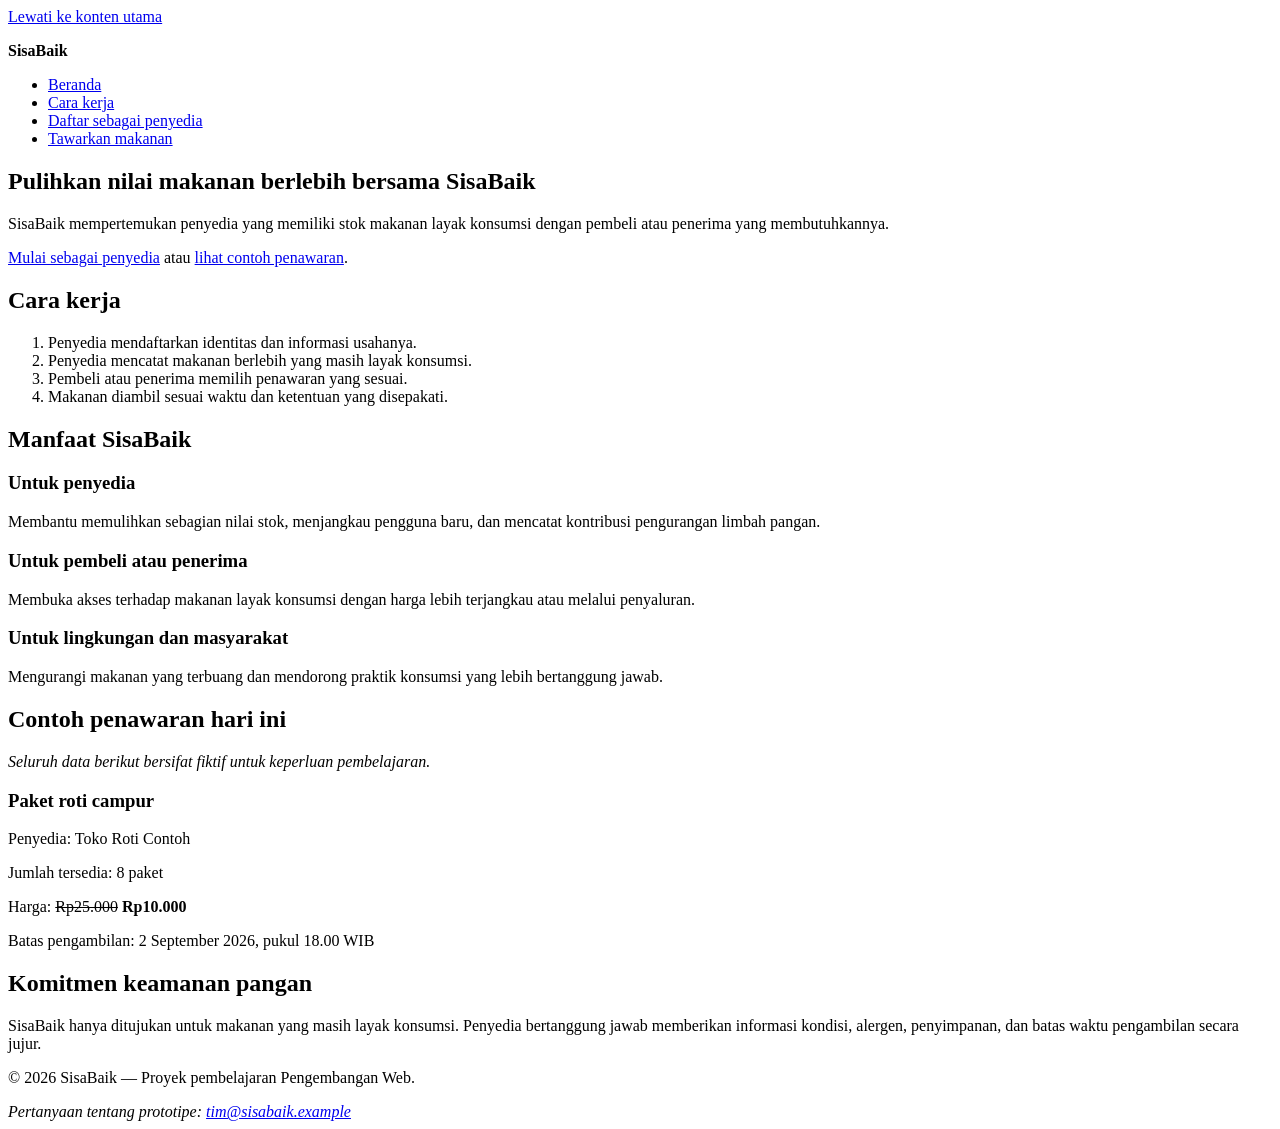
==== index.html @ d2e31a53 "feat: add semantic SisaBaik information page" ====
<!doctype html>
<html lang="id">
<head>
  <meta charset="utf-8">
  <meta name="viewport" content="width=device-width, initial-scale=1">
  <meta
    name="description"
    content="SisaBaik membantu penyedia menawarkan makanan berlebih agar tetap bernilai, terjangkau, dan tidak terbuang."
  >
  <title>Beranda | SisaBaik</title>
</head>

<body>

  <a href="#konten-utama">Lewati ke konten utama</a>

  <header>
    <p><strong>SisaBaik</strong></p>

    <nav aria-label="Navigasi utama">
      <ul>
        <li><a href="index.html" aria-current="page">Beranda</a></li>
        <li><a href="#cara-kerja">Cara kerja</a></li>
        <li><a href="daftar-penyedia.html">Daftar sebagai penyedia</a></li>
        <li><a href="tawarkan-makanan.html">Tawarkan makanan</a></li>
      </ul>
    </nav>
  </header>

  <main id="konten-utama" tabindex="-1">

    <section aria-labelledby="judul-utama">

      <h1 id="judul-utama">
        Pulihkan nilai makanan berlebih bersama SisaBaik
      </h1>

      <p>
        SisaBaik mempertemukan penyedia yang memiliki stok makanan layak
        konsumsi dengan pembeli atau penerima yang membutuhkannya.
      </p>

      <p>
        <a href="daftar-penyedia.html">Mulai sebagai penyedia</a>
        atau
        <a href="#penawaran-contoh">lihat contoh penawaran</a>.
      </p>

    </section>

    <section id="cara-kerja" aria-labelledby="judul-cara-kerja">

      <h2 id="judul-cara-kerja">Cara kerja</h2>

      <ol>
        <li>Penyedia mendaftarkan identitas dan informasi usahanya.</li>
        <li>Penyedia mencatat makanan berlebih yang masih layak konsumsi.</li>
        <li>Pembeli atau penerima memilih penawaran yang sesuai.</li>
        <li>Makanan diambil sesuai waktu dan ketentuan yang disepakati.</li>
      </ol>

    </section>

    <section aria-labelledby="judul-manfaat">

      <h2 id="judul-manfaat">Manfaat SisaBaik</h2>

      <article>

        <h3>Untuk penyedia</h3>

        <p>
          Membantu memulihkan sebagian nilai stok, menjangkau pengguna baru,
          dan mencatat kontribusi pengurangan limbah pangan.
        </p>

      </article>

      <article>

        <h3>Untuk pembeli atau penerima</h3>

        <p>
          Membuka akses terhadap makanan layak konsumsi dengan harga lebih
          terjangkau atau melalui penyaluran.
        </p>

      </article>

      <article>

        <h3>Untuk lingkungan dan masyarakat</h3>

        <p>
          Mengurangi makanan yang terbuang dan mendorong praktik konsumsi
          yang lebih bertanggung jawab.
        </p>

      </article>

    </section>

    <section id="penawaran-contoh" aria-labelledby="judul-penawaran">

      <h2 id="judul-penawaran">Contoh penawaran hari ini</h2>

      <p>
        <em>Seluruh data berikut bersifat fiktif untuk keperluan pembelajaran.</em>
      </p>

      <article>

        <h3>Paket roti campur</h3>

        <p>Penyedia: Toko Roti Contoh</p>

        <p>
          Jumlah tersedia:
          <data value="8">8 paket</data>
        </p>

        <p>
          Harga:
          <del>Rp25.000</del>
          <strong>Rp10.000</strong>
        </p>

        <p>
          Batas pengambilan:
          <time datetime="2026-09-02T18:00:00+07:00">
            2 September 2026, pukul 18.00 WIB
          </time>
        </p>

      </article>

    </section>

    <section aria-labelledby="judul-keamanan">

      <h2 id="judul-keamanan">Komitmen keamanan pangan</h2>

      <p>
        SisaBaik hanya ditujukan untuk makanan yang masih layak konsumsi.
        Penyedia bertanggung jawab memberikan informasi kondisi, alergen,
        penyimpanan, dan batas waktu pengambilan secara jujur.
      </p>

    </section>

  </main>

  <footer>

    <p>
      &copy; 2026 SisaBaik — Proyek pembelajaran Pengembangan Web.
    </p>

    <address>
      Pertanyaan tentang prototipe:
      <a href="mailto:tim@sisabaik.example">
        tim@sisabaik.example
      </a>
    </address>

  </footer>

</body>
</html>
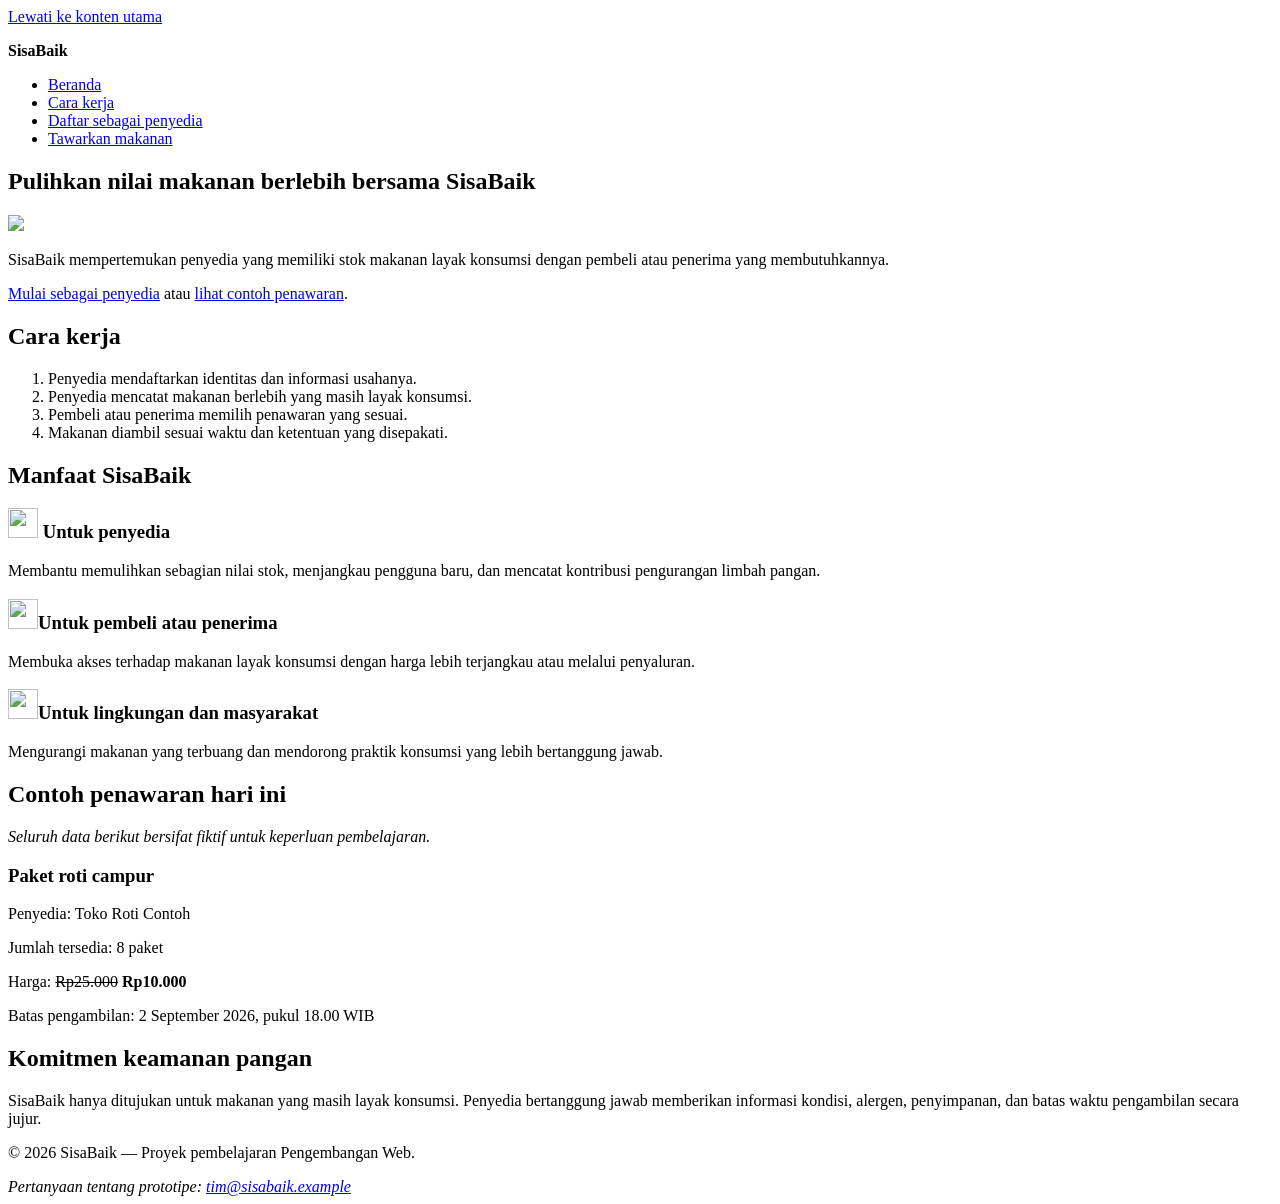
==== commit 64a035a2: "feat: add semantic SisaBaik information page" ====
--- a/index.html
+++ b/index.html
@@ -35,6 +35,9 @@
         Pulihkan nilai makanan berlebih bersama SisaBaik
       </h1>
 
+      <img  class="fit-picture" src="images/tampilan-awal.jpg"/>
+
+
       <p>
         SisaBaik mempertemukan penyedia yang memiliki stok makanan layak
         konsumsi dengan pembeli atau penerima yang membutuhkannya.
@@ -67,7 +70,7 @@
 
       <article>
 
-        <h3>Untuk penyedia</h3>
+        <h3><img  class="fit-picture" src="images/Penyedia.jpg" width="30" height="30"/> Untuk penyedia</h3>
 
         <p>
           Membantu memulihkan sebagian nilai stok, menjangkau pengguna baru,
@@ -78,7 +81,7 @@
 
       <article>
 
-        <h3>Untuk pembeli atau penerima</h3>
+        <h3><img  class="fit-picture" src="images/Pembeli-penerima.jpg" width="30" height="30"/>Untuk pembeli atau penerima</h3>
 
         <p>
           Membuka akses terhadap makanan layak konsumsi dengan harga lebih
@@ -89,7 +92,7 @@
 
       <article>
 
-        <h3>Untuk lingkungan dan masyarakat</h3>
+        <h3><img  class="fit-picture" src="images/Lingkungan-masyarakat.jpg" width="30" height="30"/>Untuk lingkungan dan masyarakat</h3>
 
         <p>
           Mengurangi makanan yang terbuang dan mendorong praktik konsumsi
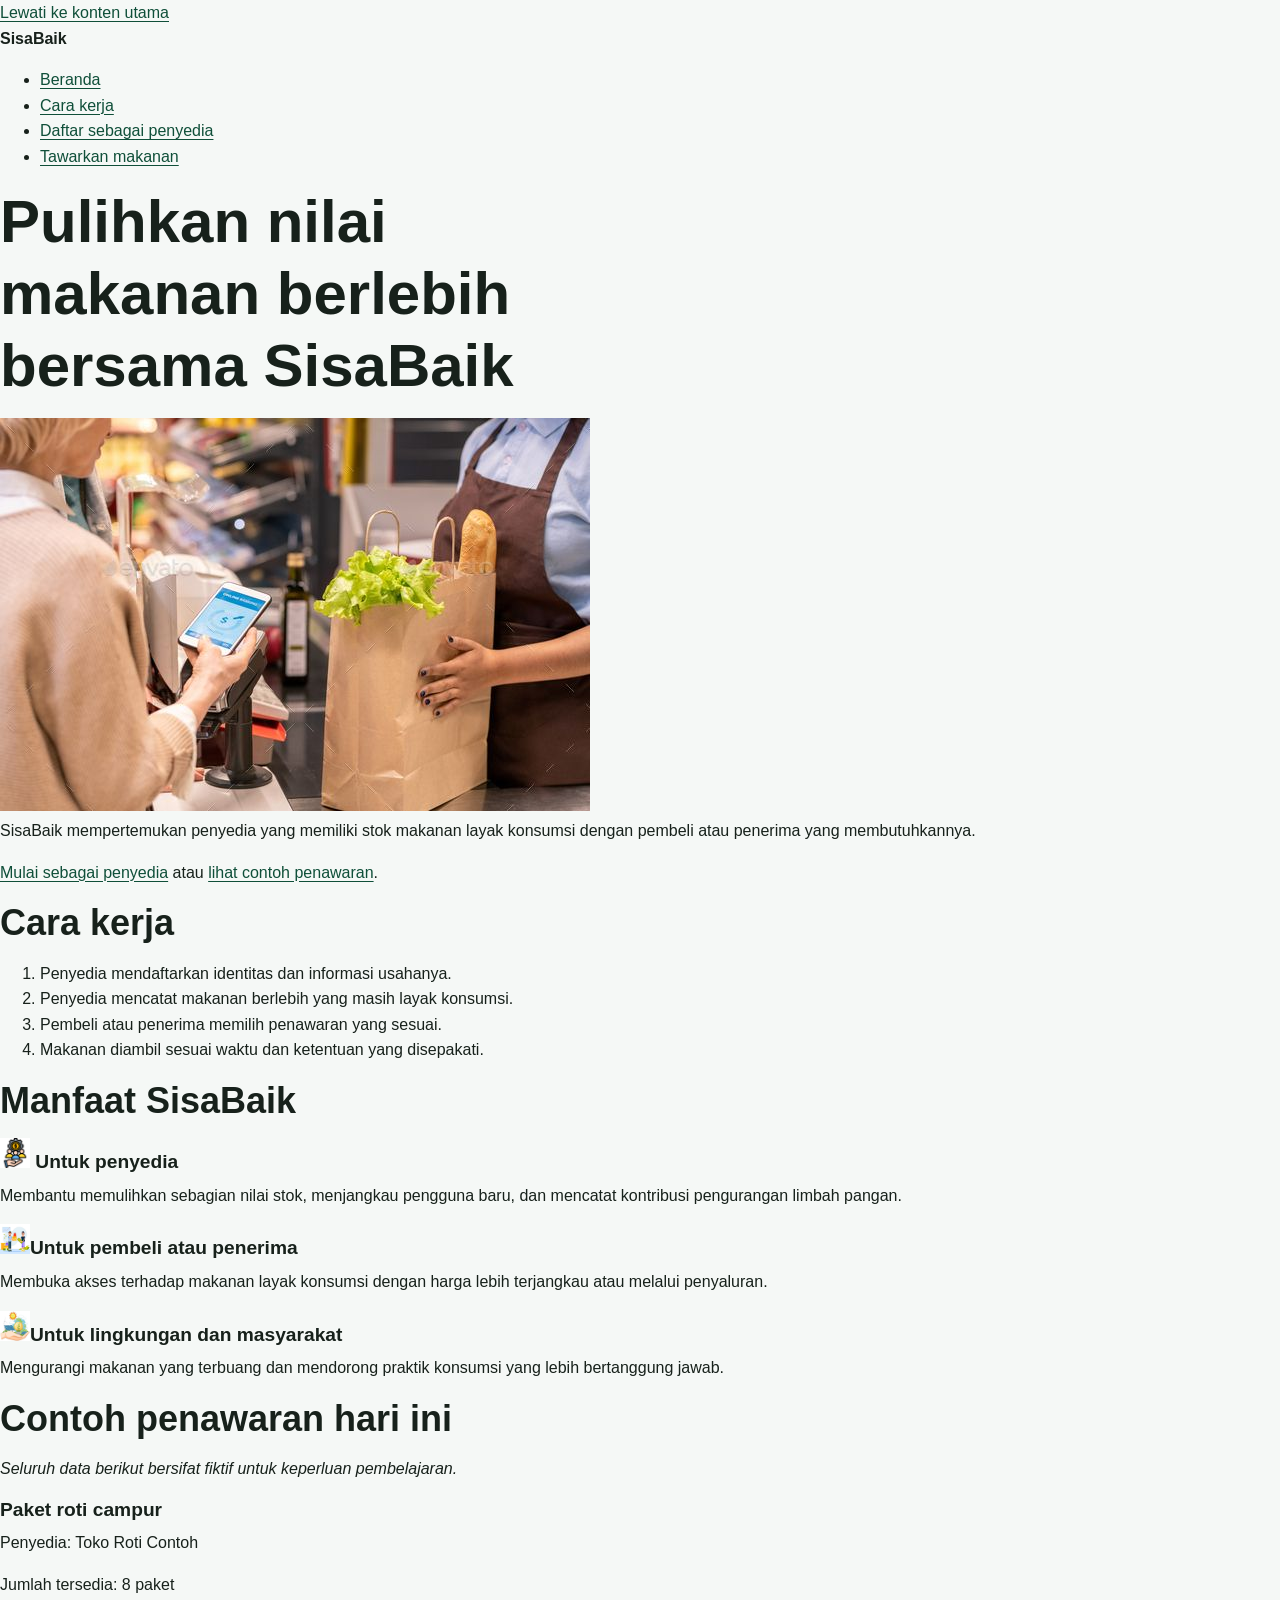
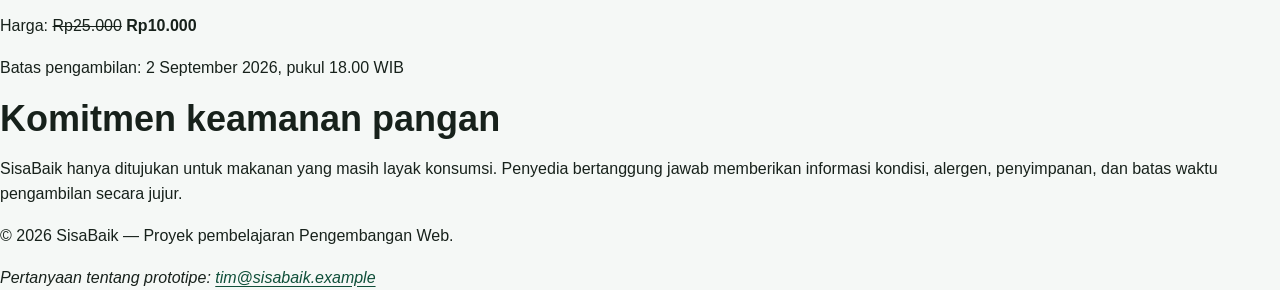
==== commit 8a73824c: "feat: add responsive SisaBaik visual system" ====
--- a/index.html
+++ b/index.html
@@ -8,6 +8,7 @@
     content="SisaBaik membantu penyedia menawarkan makanan berlebih agar tetap bernilai, terjangkau, dan tidak terbuang."
   >
   <title>Beranda | SisaBaik</title>
+  <link rel="stylesheet" href="styles.css">
 </head>
 
 <body>
--- a/styles.css
+++ b/styles.css
@@ -0,0 +1,432 @@
+:root {
+  --color-primary: #176b4d;
+  --color-primary-dark: #0f4f39;
+  --color-primary-soft: #e8f5ef;
+  --color-accent: #f2b84b;
+  --color-text: #17211b;
+  --color-muted: #52615a;
+  --color-surface: #ffffff;
+  --color-background: #f5f8f6;
+  --color-border: #cbd8d1;
+  --color-danger: #a52a2a;
+  --shadow-card: 0 0.5rem 1.5rem rgb(23 33 27 / 10%);
+  --radius-small: 0.5rem;
+  --radius-medium: 0.9rem;
+  --radius-large: 1.4rem;
+  --content-width: 72rem;
+}
+
+*,
+*::before,
+*::after {
+  box-sizing: border-box;
+}
+
+html {
+  scroll-behavior: smooth;
+}
+
+body {
+  margin: 0;
+  background: var(--color-background);
+  color: var(--color-text);
+  font-family: Arial, Helvetica, sans-serif;
+  font-size: 1rem;
+  line-height: 1.6;
+}
+
+h1,
+h2,
+h3,
+p {
+  margin-block-start: 0;
+}
+
+h1,
+h2,
+h3 {
+  line-height: 1.2;
+}
+
+h1 {
+  max-width: 18ch;
+  margin-block-end: 1rem;
+  font-size: clamp(2rem, 7vw, 3.75rem);
+}
+
+h2 {
+  margin-block-end: 1rem;
+  font-size: clamp(1.5rem, 4vw, 2.25rem);
+}
+
+h3 {
+  margin-block-end: 0.6rem;
+  font-size: 1.2rem;
+}
+
+a {
+  color: var(--color-primary-dark);
+  text-underline-offset: 0.2em;
+}
+
+a:hover {
+  text-decoration-thickness: 0.18em;
+}
+
+:focus-visible {
+  outline: 0.2rem solid var(--color-accent);
+  outline-offset: 0.2rem;
+}
+
+.skip-link {
+  position: absolute;
+  inset-block-start: 0.5rem;
+  inset-inline-start: 0.5rem;
+  z-index: 100;
+  padding: 0.7rem 1rem;
+  border-radius: var(--radius-small);
+  background: var(--color-text);
+  color: var(--color-surface);
+  transform: translateY(-180%);
+}
+
+.skip-link:focus {
+  transform: translateY(0);
+}
+
+.container {
+  width: min(100% - 2rem, var(--content-width));
+  margin-inline: auto;
+}
+
+.site-header {
+  background: var(--color-surface);
+  border-block-end: 0.0625rem solid var(--color-border);
+}
+
+.header-layout {
+  display: flex;
+    flex-direction: column;
+  gap: 0.75rem;
+  padding-block: 1rem;
+}
+
+.brand {
+  margin: 0;
+  color: var(--color-primary-dark);
+  font-size: 1.4rem;
+  font-weight: 700;
+}
+
+.nav-list {
+  display: flex;
+  flex-wrap: wrap;
+  gap: 0.5rem 1rem;
+  margin: 0;
+  padding: 0;
+  list-style: none;
+}
+
+.nav-list a {
+  display: inline-block;
+  padding-block: 0.35rem;
+  font-weight: 700;
+}
+
+.nav-list a[aria-current="page"] {
+  color: var(--color-primary);
+  text-decoration-thickness: 0.2em;
+}
+
+.hero {
+  padding-block: clamp(3rem, 10vw, 7rem);
+  background:
+  linear-gradient(135deg, rgb(232 245 239 / 95%), rgb(255 255 255 / 92%));
+}
+
+.hero-layout {
+  display: grid;
+  gap: 2rem;
+  align-items: center;
+}
+
+.eyebrow {
+  margin-block-end: 0.5rem;
+  color: var(--color-primary-dark);
+  font-weight: 700;
+  letter-spacing: 0.05em;
+  text-transform: uppercase;
+}
+
+.lead {
+  max-width: 62ch;
+  color: var(--color-muted);
+  font-size: 1.1rem;
+}
+
+.hero-panel {
+  padding: 1.5rem;
+  border: 0.0625rem solid var(--color-border);
+  border-radius: var(--radius-large);
+  background: var(--color-surface);
+  box-shadow: var(--shadow-card);
+}
+
+.hero-panel strong {
+  display: block;
+  color: var(--color-primary-dark);
+  font-size: 2rem;
+}
+
+.button-group,
+.form-actions {
+  display: flex;
+  flex-wrap: wrap;
+  gap: 0.75rem;
+  align-items: center;
+}
+
+.button {
+  display: inline-block;
+  padding: 0.75rem 1rem;
+  border: 0.125rem solid var(--color-primary);
+  border-radius: var(--radius-small);
+  background: var(--color-primary);
+  color: var(--color-surface);
+  font: inherit;
+  font-weight: 700;
+  line-height: 1.2;
+  text-decoration: none;
+  cursor: pointer;
+}
+
+.button:hover {
+  background: var(--color-primary-dark);
+  border-color: var(--color-primary-dark);
+}
+
+.button-secondary {
+  background: transparent;
+  color: var(--color-primary-dark);
+}
+
+.section {
+  padding-block: clamp(2.5rem, 7vw, 5rem);
+}
+
+.section-alt {
+  background: var(--color-surface);
+}
+
+.section-intro {
+  max-width: 65ch;
+  color: var(--color-muted);
+}
+
+.steps-grid,
+.benefit-grid,
+.offer-grid {
+  display: grid;
+  grid-template-columns: 1fr;
+  gap: 1rem;
+}
+
+.card {
+  padding: 1.25rem;
+  border: 0.0625rem solid var(--color-border);
+  border-radius: var(--radius-medium);
+  background: var(--color-surface);
+  box-shadow: var(--shadow-card);
+}
+
+.step-number {
+  display: inline-grid;
+  width: 2.25rem;
+  height: 2.25rem;
+  margin-block-end: 0.75rem;
+  place-items: center;
+  border-radius: 50%;
+  background: var(--color-primary-soft);
+  color: var(--color-primary-dark);
+  font-weight: 700;
+}
+
+.offer-card {
+  display: flex;
+  flex-direction: column;
+  overflow: hidden;
+  border: 0.0625rem solid var(--color-border);
+  border-radius: var(--radius-medium);
+  background: var(--color-surface);
+  box-shadow: var(--shadow-card);
+}
+
+.offer-card__visual {
+  min-height: 8rem;
+  background: linear-gradient(135deg, var(--color-primary), var(--color-primary-dark));
+}
+
+.offer-card__content {
+  display: flex;
+  flex: 1;
+  flex-direction: column;
+  padding: 1.25rem;
+}
+
+.offer-card__meta {
+  color: var(--color-muted);
+}
+
+.offer-card__price {
+  margin-block-start: auto;
+  font-size: 1.15rem;
+}
+
+.badge {
+  display: inline-block;
+  width: fit-content;
+  margin-block-end: 0.75rem;
+  padding: 0.25rem 0.6rem;
+  border-radius: 999px;
+  background: var(--color-primary-soft);
+  color: var(--color-primary-dark);
+  font-size: 0.85rem;
+  font-weight: 700;
+}
+
+.notice {
+  padding: 1rem;
+  border-inline-start: 0.3rem solid var(--color-primary);
+  border-radius: var(--radius-small);
+  background: var(--color-primary-soft);
+}
+
+.page-heading {
+  padding-block: clamp(2.5rem, 7vw, 5rem) 2rem;
+}
+
+.form-card {
+  max-width: 56rem;
+  margin-block-end: 3rem;
+  padding: clamp(1rem, 4vw, 2rem);
+  border: 0.0625rem solid var(--color-border);
+  border-radius: var(--radius-large);
+  background: var(--color-surface);
+  box-shadow: var(--shadow-card);
+}
+
+.form-section {
+  margin: 0 0 1.5rem;
+  padding: 1.25rem;
+  border: 0.0625rem solid var(--color-border);
+  border-radius: var(--radius-medium);
+}
+
+.form-section legend {
+  padding-inline: 0.4rem;
+  color: var(--color-primary-dark);
+  font-size: 1.1rem;
+  font-weight: 700;
+}
+
+label {
+  display: inline-block;
+  margin-block-end: 0.35rem;
+  font-weight: 700;
+}
+
+input,
+select,
+textarea {
+  width: 100%;
+  padding: 0.7rem 0.75rem;
+  border: 0.0625rem solid #809087;
+  border-radius: var(--radius-small);
+  background: var(--color-surface);
+  color: var(--color-text);
+  font: inherit;
+}
+
+textarea {
+  resize: vertical;
+}
+
+input:focus,
+select:focus,
+textarea:focus {
+  border-color: var(--color-primary-dark);
+}
+
+input[type="checkbox"],
+input[type="radio"] {
+  width: 1.1rem;
+  height: 1.1rem;
+  margin: 0.2rem 0 0;
+  accent-color: var(--color-primary);
+}
+
+.required-note {
+  color: var(--color-muted);
+}
+
+.site-footer {
+  padding-block: 2rem;
+  background: var(--color-primary-dark);
+  color: var(--color-surface);
+}
+
+.site-footer a {
+  color: var(--color-surface);
+}
+
+.footer-layout {
+  display: flex;
+  flex-direction: column;
+  gap: 0.5rem;
+}
+
+.footer-layout p,
+.footer-layout address {
+  margin: 0;
+}
+
+@media (min-width: 48rem) {
+  .header-layout {
+    flex-direction: row;
+    justify-content: space-between;
+    align-items: center;
+  }
+
+  .hero-layout {
+    grid-template-columns: minmax(0, 1.5fr) minmax(15rem, 0.7fr);
+  }
+
+  .steps-grid,
+  .benefit-grid {
+    grid-template-columns: repeat(3, minmax(0, 1fr));
+  }
+
+  .offer-grid {
+    grid-template-columns: repeat(2, minmax(0, 1fr));
+  }
+
+  .footer-layout {
+    flex-direction: row;
+    justify-content: space-between;
+    align-items: center;
+  }
+}
+
+@media (min-width: 68rem) {
+  .offer-grid {
+    grid-template-columns: repeat(3, minmax(0, 1fr));
+  }
+}
+
+@media (prefers-reduced-motion: reduce) {
+  html {
+    scroll-behavior: auto;
+  }
+}
+
+
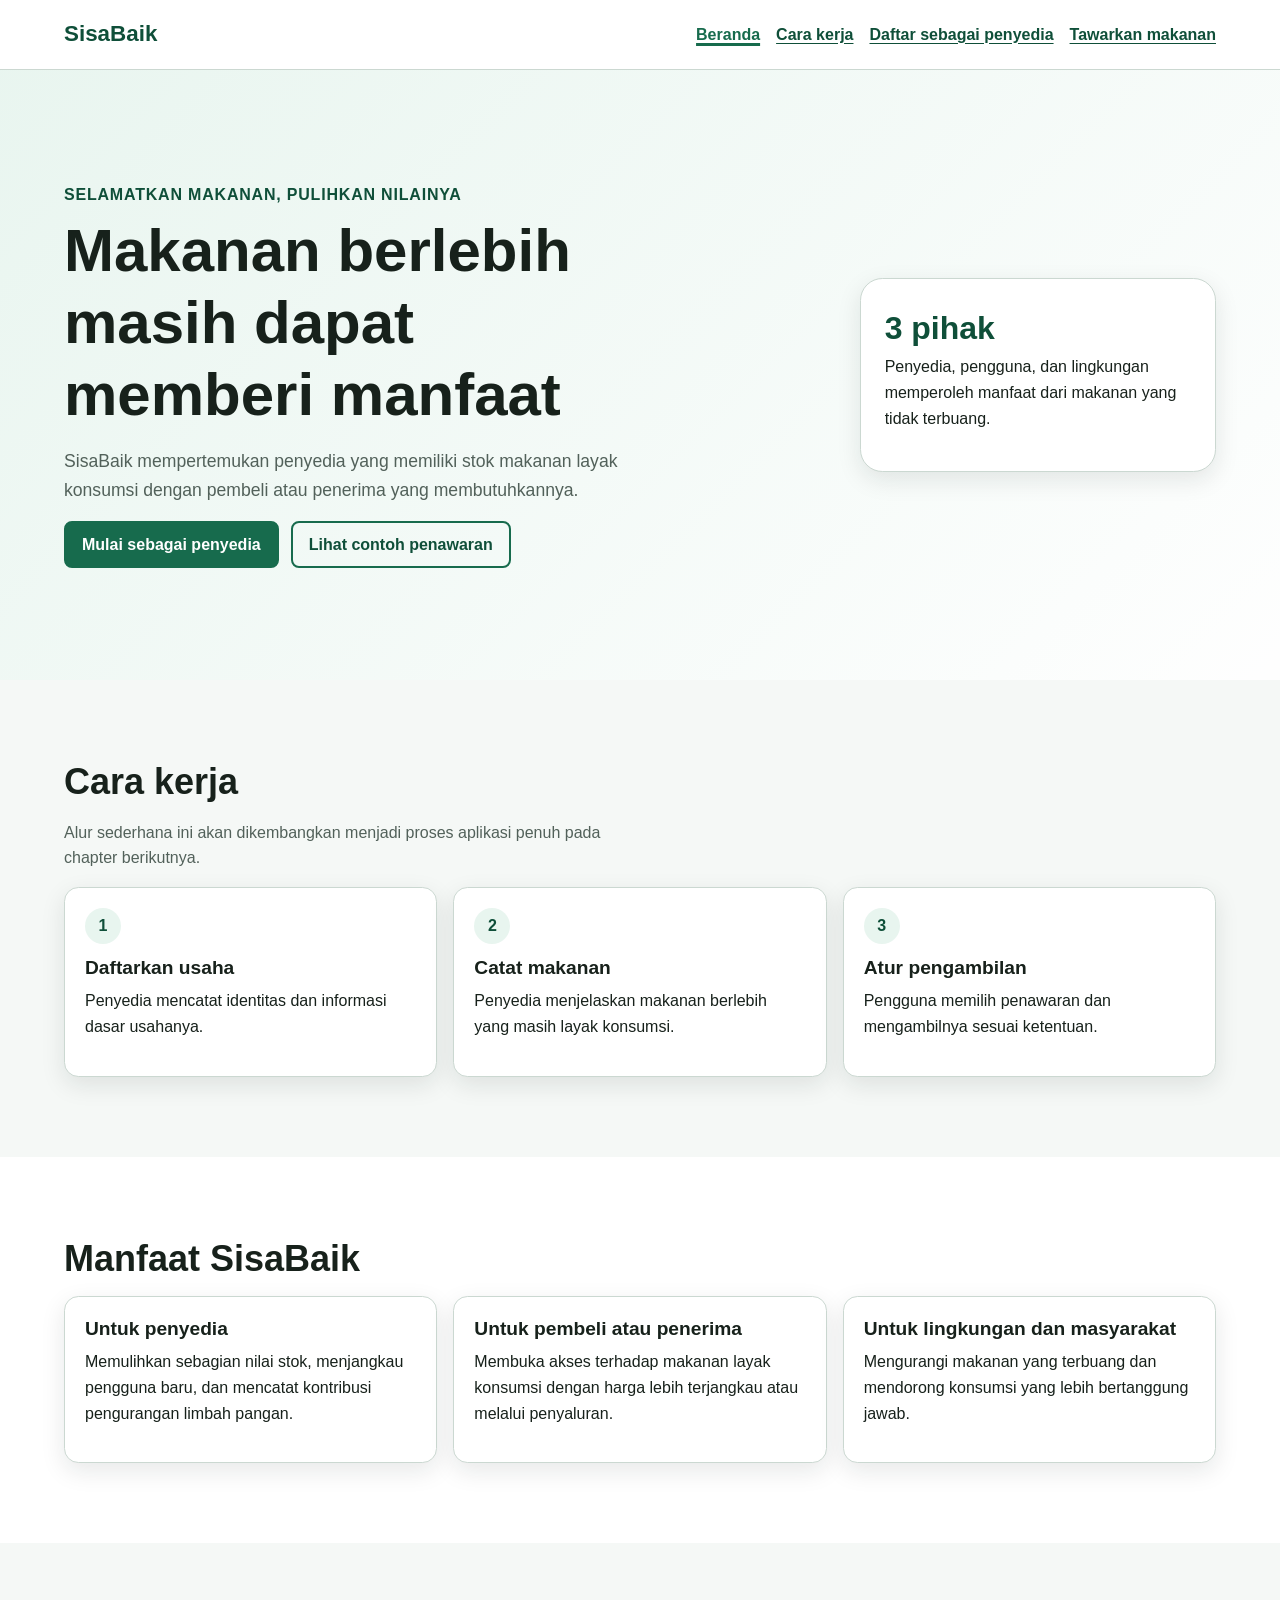
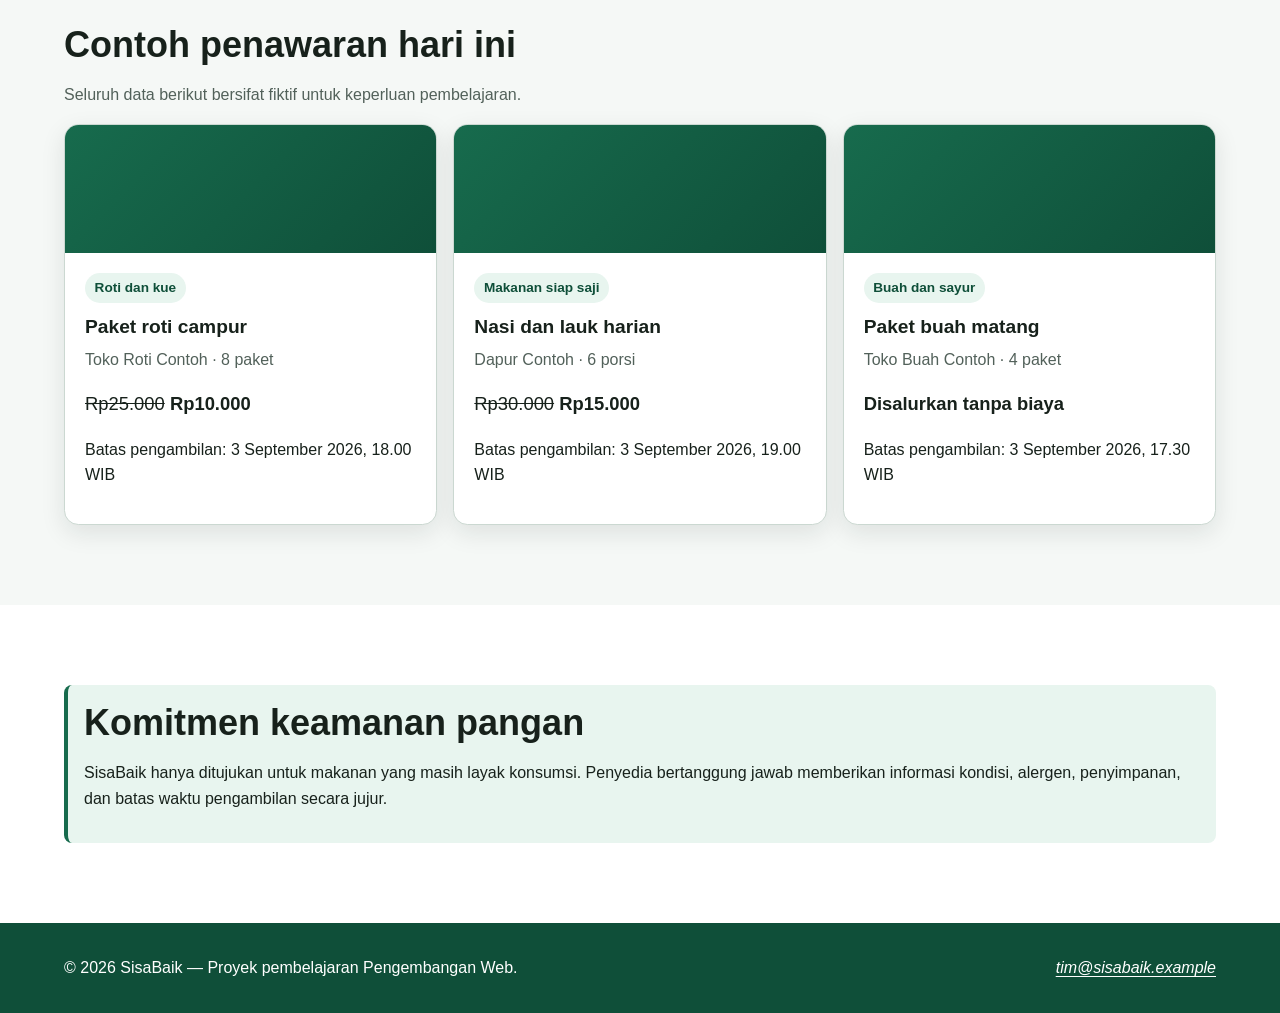
==== commit 708c0552: "style: apply responsive layout to SisaBaik pages" ====
--- a/index.html
+++ b/index.html
@@ -1,173 +1,148 @@
 <!doctype html>
 <html lang="id">
-<head>
-  <meta charset="utf-8">
-  <meta name="viewport" content="width=device-width, initial-scale=1">
-  <meta
-    name="description"
-    content="SisaBaik membantu penyedia menawarkan makanan berlebih agar tetap bernilai, terjangkau, dan tidak terbuang."
-  >
-  <title>Beranda | SisaBaik</title>
-  <link rel="stylesheet" href="styles.css">
-</head>
+  <head>
+    <meta charset="utf-8">
+    <meta name="viewport" content="width=device-width, initial-scale=1">
+    <meta name="description" content="SisaBaik membantu penyedia menawarkan makanan berlebih agar tetap bernilai, terjangkau, dan tidak terbuang.">
+    <title>Beranda | SisaBaik</title>
+    <link rel="stylesheet" href="styles.css">
+  </head>
+  <body>
+    <a class="skip-link" href="#konten-utama">Lewati ke konten utama</a>
 
-<body>
+    <header class="site-header">
+      <div class="container header-layout">
+        <p class="brand">SisaBaik</p>
+        <nav aria-label="Navigasi utama">
+          <ul class="nav-list">
+            <li><a href="index.html" aria-current="page">Beranda</a></li>
+            <li><a href="#cara-kerja">Cara kerja</a></li>
+            <li><a href="daftar-penyedia.html">Daftar sebagai penyedia</a></li>
+            <li><a href="tawarkan-makanan.html">Tawarkan makanan</a></li>
+          </ul>
+        </nav>
+      </div>
+    </header>
 
-  <a href="#konten-utama">Lewati ke konten utama</a>
+    <main id="konten-utama" tabindex="-1">
+      <section class="hero" aria-labelledby="judul-utama">
+        <div class="container hero-layout">
+          <div>
+            <p class="eyebrow">Selamatkan makanan, pulihkan nilainya</p>
+            <h1 id="judul-utama">Makanan berlebih masih dapat memberi manfaat</h1>
+            <p class="lead">SisaBaik mempertemukan penyedia yang memiliki stok makanan layak konsumsi dengan pembeli atau penerima yang membutuhkannya.</p>
+            <div class="button-group">
+              <a class="button" href="daftar-penyedia.html">Mulai sebagai penyedia</a>
+              <a class="button button-secondary" href="#penawaran-contoh">Lihat contoh penawaran</a>
+            </div>
+          </div>
+          <aside class="hero-panel" aria-label="Ringkasan manfaat SisaBaik">
+            <strong>3 pihak</strong>
+            <p>Penyedia, pengguna, dan lingkungan memperoleh manfaat dari makanan yang tidak terbuang.</p>
+          </aside>
+        </div>
+      </section>
 
-  <header>
-    <p><strong>SisaBaik</strong></p>
+      <section class="section" id="cara-kerja" aria-labelledby="judul-cara-kerja">
+        <div class="container">
+          <h2 id="judul-cara-kerja">Cara kerja</h2>
+          <p class="section-intro">Alur sederhana ini akan dikembangkan menjadi proses aplikasi penuh pada chapter berikutnya.</p>
+          <div class="steps-grid">
+            <article class="card">
+              <span class="step-number" aria-hidden="true">1</span>
+              <h3>Daftarkan usaha</h3>
+              <p>Penyedia mencatat identitas dan informasi dasar usahanya.</p>
+            </article>
+            <article class="card">
+              <span class="step-number" aria-hidden="true">2</span>
+              <h3>Catat makanan</h3>
+              <p>Penyedia menjelaskan makanan berlebih yang masih layak konsumsi.</p>
+            </article>
+            <article class="card">
+              <span class="step-number" aria-hidden="true">3</span>
+              <h3>Atur pengambilan</h3>
+              <p>Pengguna memilih penawaran dan mengambilnya sesuai ketentuan.</p>
+            </article>
+          </div>
+        </div>
+      </section>
 
-    <nav aria-label="Navigasi utama">
-      <ul>
-        <li><a href="index.html" aria-current="page">Beranda</a></li>
-        <li><a href="#cara-kerja">Cara kerja</a></li>
-        <li><a href="daftar-penyedia.html">Daftar sebagai penyedia</a></li>
-        <li><a href="tawarkan-makanan.html">Tawarkan makanan</a></li>
-      </ul>
-    </nav>
-  </header>
+      <section class="section section-alt" aria-labelledby="judul-manfaat">
+        <div class="container">
+          <h2 id="judul-manfaat">Manfaat SisaBaik</h2>
+          <div class="benefit-grid">
+            <article class="card">
+              <h3>Untuk penyedia</h3>
+              <p>Memulihkan sebagian nilai stok, menjangkau pengguna baru, dan mencatat kontribusi pengurangan limbah pangan.</p>
+            </article>
+            <article class="card">
+              <h3>Untuk pembeli atau penerima</h3>
+              <p>Membuka akses terhadap makanan layak konsumsi dengan harga lebih terjangkau atau melalui penyaluran.</p>
+            </article>
+            <article class="card">
+              <h3>Untuk lingkungan dan masyarakat</h3>
+              <p>Mengurangi makanan yang terbuang dan mendorong konsumsi yang lebih bertanggung jawab.</p>
+            </article>
+          </div>
+        </div>
+      </section>
 
-  <main id="konten-utama" tabindex="-1">
+      <section class="section" id="penawaran-contoh" aria-labelledby="judul-penawaran">
+        <div class="container">
+          <h2 id="judul-penawaran">Contoh penawaran hari ini</h2>
+          <p class="section-intro">Seluruh data berikut bersifat fiktif untuk keperluan pembelajaran.</p>
+          <div class="offer-grid">
+            <article class="offer-card">
+              <div class="offer-card__visual" aria-hidden="true"></div>
+              <div class="offer-card__content">
+                <span class="badge">Roti dan kue</span>
+                <h3>Paket roti campur</h3>
+                <p class="offer-card__meta">Toko Roti Contoh · <data value="8">8 paket</data></p>
+                <p class="offer-card__price"><del>Rp25.000</del> <strong>Rp10.000</strong></p>
+                <p>Batas pengambilan: <time datetime="2026-09-03T18:00:00+07:00">3 September 2026, 18.00 WIB</time></p>
+              </div>
+            </article>
 
-    <section aria-labelledby="judul-utama">
+            <article class="offer-card">
+              <div class="offer-card__visual" aria-hidden="true"></div>
+              <div class="offer-card__content">
+                <span class="badge">Makanan siap saji</span>
+                <h3>Nasi dan lauk harian</h3>
+                <p class="offer-card__meta">Dapur Contoh · <data value="6">6 porsi</data></p>
+                <p class="offer-card__price"><del>Rp30.000</del> <strong>Rp15.000</strong></p>
+                <p>Batas pengambilan: <time datetime="2026-09-03T19:00:00+07:00">3 September 2026, 19.00 WIB</time></p>
+              </div>
+            </article>
 
-      <h1 id="judul-utama">
-        Pulihkan nilai makanan berlebih bersama SisaBaik
-      </h1>
+            <article class="offer-card">
+              <div class="offer-card__visual" aria-hidden="true"></div>
+              <div class="offer-card__content">
+                <span class="badge">Buah dan sayur</span>
+                <h3>Paket buah matang</h3>
+                <p class="offer-card__meta">Toko Buah Contoh · <data value="4">4 paket</data></p>
+                <p class="offer-card__price"><strong>Disalurkan tanpa biaya</strong></p>
+                <p>Batas pengambilan: <time datetime="2026-09-03T17:30:00+07:00">3 September 2026, 17.30 WIB</time></p>
+              </div>
+            </article>
+          </div>
+        </div>
+      </section>
 
-      <img  class="fit-picture" src="images/tampilan-awal.jpg"/>
+      <section class="section section-alt" aria-labelledby="judul-keamanan">
+        <div class="container">
+          <div class="notice">
+            <h2 id="judul-keamanan">Komitmen keamanan pangan</h2>
+            <p>SisaBaik hanya ditujukan untuk makanan yang masih layak konsumsi. Penyedia bertanggung jawab memberikan informasi kondisi, alergen, penyimpanan, dan batas waktu pengambilan secara jujur.</p>
+          </div>
+        </div>
+      </section>
+    </main>
 
-
-      <p>
-        SisaBaik mempertemukan penyedia yang memiliki stok makanan layak
-        konsumsi dengan pembeli atau penerima yang membutuhkannya.
-      </p>
-
-      <p>
-        <a href="daftar-penyedia.html">Mulai sebagai penyedia</a>
-        atau
-        <a href="#penawaran-contoh">lihat contoh penawaran</a>.
-      </p>
-
-    </section>
-
-    <section id="cara-kerja" aria-labelledby="judul-cara-kerja">
-
-      <h2 id="judul-cara-kerja">Cara kerja</h2>
-
-      <ol>
-        <li>Penyedia mendaftarkan identitas dan informasi usahanya.</li>
-        <li>Penyedia mencatat makanan berlebih yang masih layak konsumsi.</li>
-        <li>Pembeli atau penerima memilih penawaran yang sesuai.</li>
-        <li>Makanan diambil sesuai waktu dan ketentuan yang disepakati.</li>
-      </ol>
-
-    </section>
-
-    <section aria-labelledby="judul-manfaat">
-
-      <h2 id="judul-manfaat">Manfaat SisaBaik</h2>
-
-      <article>
-
-        <h3><img  class="fit-picture" src="images/Penyedia.jpg" width="30" height="30"/> Untuk penyedia</h3>
-
-        <p>
-          Membantu memulihkan sebagian nilai stok, menjangkau pengguna baru,
-          dan mencatat kontribusi pengurangan limbah pangan.
-        </p>
-
-      </article>
-
-      <article>
-
-        <h3><img  class="fit-picture" src="images/Pembeli-penerima.jpg" width="30" height="30"/>Untuk pembeli atau penerima</h3>
-
-        <p>
-          Membuka akses terhadap makanan layak konsumsi dengan harga lebih
-          terjangkau atau melalui penyaluran.
-        </p>
-
-      </article>
-
-      <article>
-
-        <h3><img  class="fit-picture" src="images/Lingkungan-masyarakat.jpg" width="30" height="30"/>Untuk lingkungan dan masyarakat</h3>
-
-        <p>
-          Mengurangi makanan yang terbuang dan mendorong praktik konsumsi
-          yang lebih bertanggung jawab.
-        </p>
-
-      </article>
-
-    </section>
-
-    <section id="penawaran-contoh" aria-labelledby="judul-penawaran">
-
-      <h2 id="judul-penawaran">Contoh penawaran hari ini</h2>
-
-      <p>
-        <em>Seluruh data berikut bersifat fiktif untuk keperluan pembelajaran.</em>
-      </p>
-
-      <article>
-
-        <h3>Paket roti campur</h3>
-
-        <p>Penyedia: Toko Roti Contoh</p>
-
-        <p>
-          Jumlah tersedia:
-          <data value="8">8 paket</data>
-        </p>
-
-        <p>
-          Harga:
-          <del>Rp25.000</del>
-          <strong>Rp10.000</strong>
-        </p>
-
-        <p>
-          Batas pengambilan:
-          <time datetime="2026-09-02T18:00:00+07:00">
-            2 September 2026, pukul 18.00 WIB
-          </time>
-        </p>
-
-      </article>
-
-    </section>
-
-    <section aria-labelledby="judul-keamanan">
-
-      <h2 id="judul-keamanan">Komitmen keamanan pangan</h2>
-
-      <p>
-        SisaBaik hanya ditujukan untuk makanan yang masih layak konsumsi.
-        Penyedia bertanggung jawab memberikan informasi kondisi, alergen,
-        penyimpanan, dan batas waktu pengambilan secara jujur.
-      </p>
-
-    </section>
-
-  </main>
-
-  <footer>
-
-    <p>
-      &copy; 2026 SisaBaik — Proyek pembelajaran Pengembangan Web.
-    </p>
-
-    <address>
-      Pertanyaan tentang prototipe:
-      <a href="mailto:tim@sisabaik.example">
-        tim@sisabaik.example
-      </a>
-    </address>
-
-  </footer>
-
-</body>
+    <footer class="site-footer">
+      <div class="container footer-layout">
+        <p>&copy; 2026 SisaBaik — Proyek pembelajaran Pengembangan Web.</p>
+        <address><a href="mailto:tim@sisabaik.example">tim@sisabaik.example</a></address>
+      </div>
+    </footer>
+  </body>
 </html>
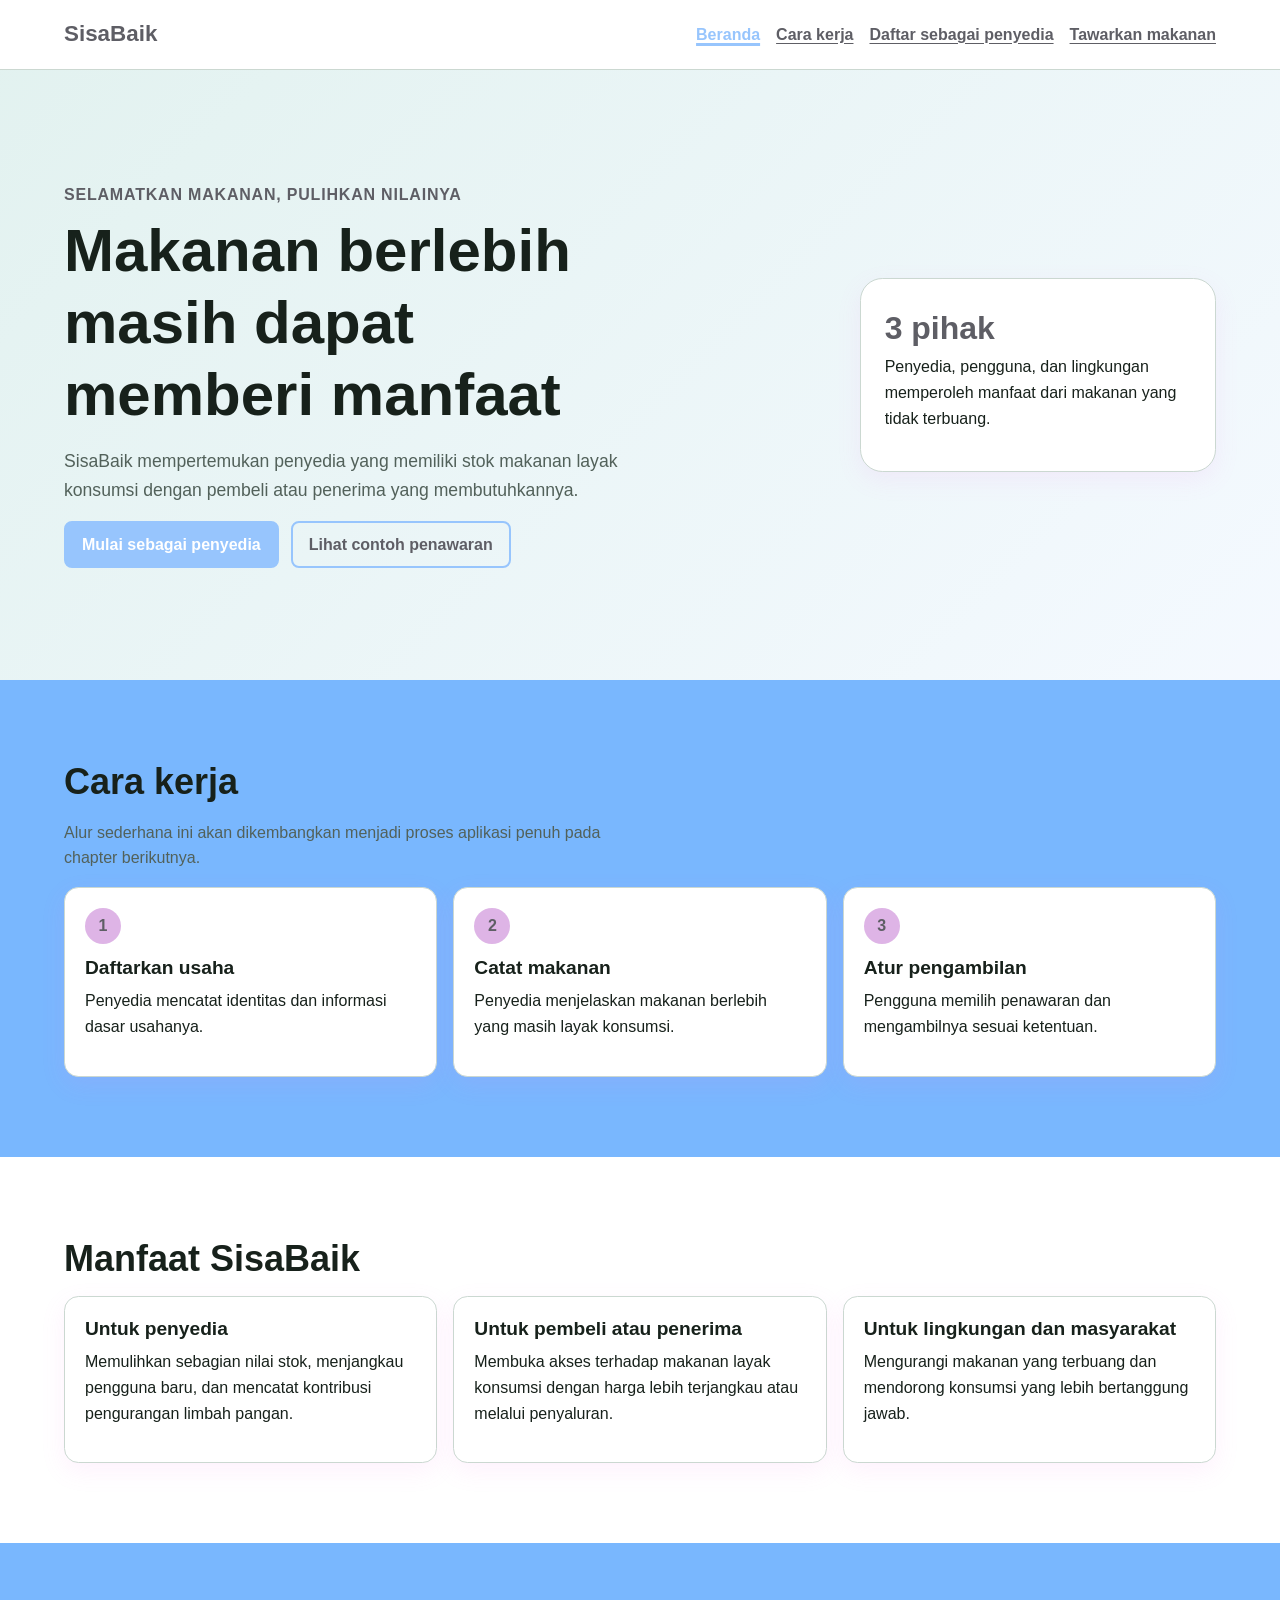
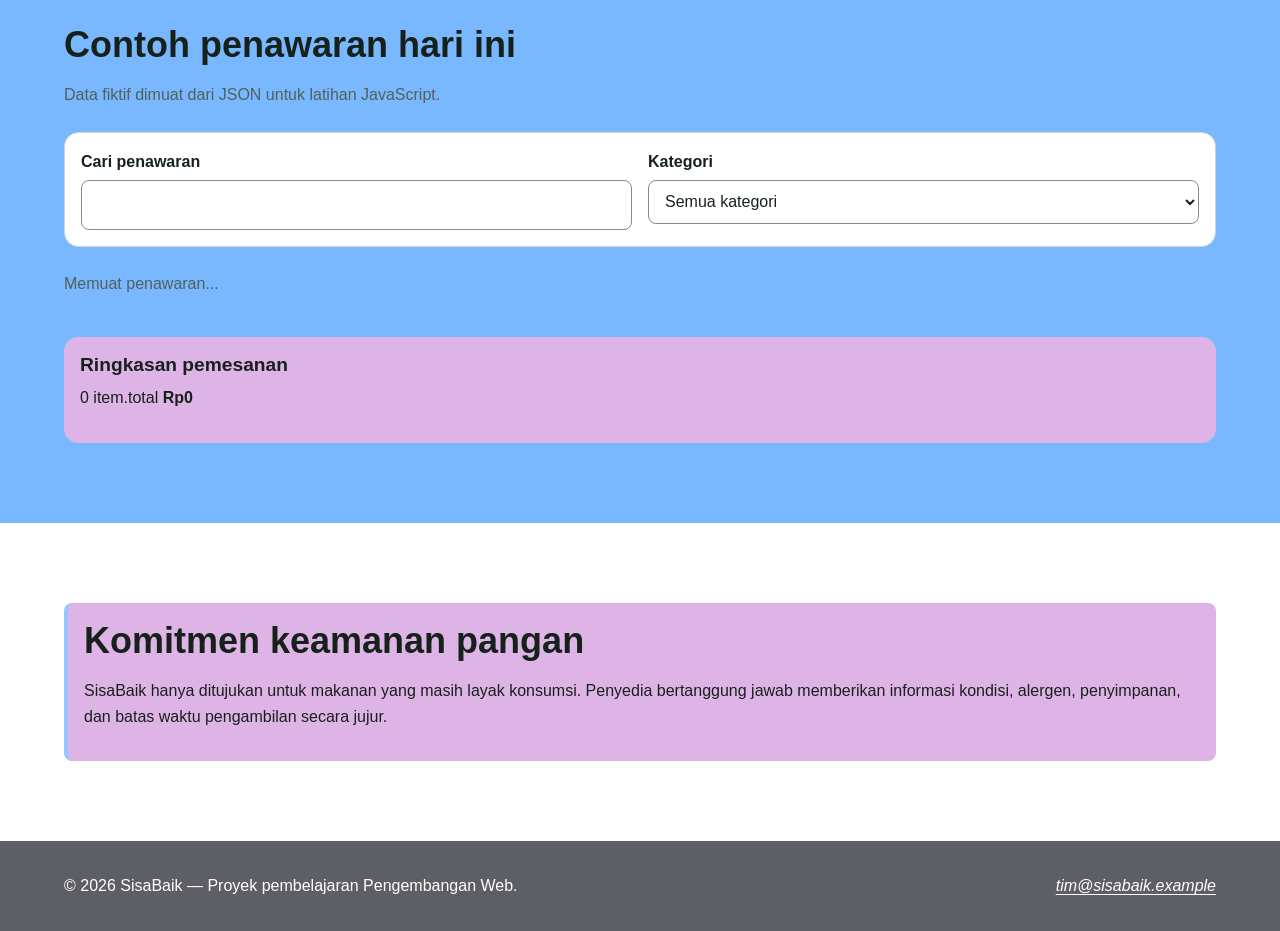
==== commit 88e14501: "feat: add JSON-powered offer catalog" ====
--- a/index.html
+++ b/index.html
@@ -6,6 +6,7 @@
     <meta name="description" content="SisaBaik membantu penyedia menawarkan makanan berlebih agar tetap bernilai, terjangkau, dan tidak terbuang.">
     <title>Beranda | SisaBaik</title>
     <link rel="stylesheet" href="styles.css">
+    <script src="app.js" defer></script>
   </head>
   <body>
     <a class="skip-link" href="#konten-utama">Lewati ke konten utama</a>
@@ -90,41 +91,29 @@
       <section class="section" id="penawaran-contoh" aria-labelledby="judul-penawaran">
         <div class="container">
           <h2 id="judul-penawaran">Contoh penawaran hari ini</h2>
-          <p class="section-intro">Seluruh data berikut bersifat fiktif untuk keperluan pembelajaran.</p>
-          <div class="offer-grid">
-            <article class="offer-card">
-              <div class="offer-card__visual" aria-hidden="true"></div>
-              <div class="offer-card__content">
-                <span class="badge">Roti dan kue</span>
-                <h3>Paket roti campur</h3>
-                <p class="offer-card__meta">Toko Roti Contoh · <data value="8">8 paket</data></p>
-                <p class="offer-card__price"><del>Rp25.000</del> <strong>Rp10.000</strong></p>
-                <p>Batas pengambilan: <time datetime="2026-09-03T18:00:00+07:00">3 September 2026, 18.00 WIB</time></p>
-              </div>
-            </article>
+          <p class="section-intro">Data fiktif dimuat dari JSON untuk latihan JavaScript.</p>
+          <form class="filter-panel" id="filter-form" role="search">
+            <p>
+              <label for="kata-kunci">Cari penawaran</label><br>
+              <input id="kata-kunci" name="kata_kunci" type="search" placehorder="Contoh:roti">
+            </p>
+            <p>
+              <label for="filter-kategori">Kategori</label><br>
+              <select id="filter-kategori" name="kategori">
+                <option value="semua">Semua kategori</option>
+                <option value="makanan-siap-saji">Makanan siap saji</option>
+                <option value="roti-kue">Roti dan kue</option>
+                <option value="buah-sayur">Buah dan sayur</option>
+              </select>
+            </p>
 
-            <article class="offer-card">
-              <div class="offer-card__visual" aria-hidden="true"></div>
-              <div class="offer-card__content">
-                <span class="badge">Makanan siap saji</span>
-                <h3>Nasi dan lauk harian</h3>
-                <p class="offer-card__meta">Dapur Contoh · <data value="6">6 porsi</data></p>
-                <p class="offer-card__price"><del>Rp30.000</del> <strong>Rp15.000</strong></p>
-                <p>Batas pengambilan: <time datetime="2026-09-03T19:00:00+07:00">3 September 2026, 19.00 WIB</time></p>
-              </div>
-            </article>
-
-            <article class="offer-card">
-              <div class="offer-card__visual" aria-hidden="true"></div>
-              <div class="offer-card__content">
-                <span class="badge">Buah dan sayur</span>
-                <h3>Paket buah matang</h3>
-                <p class="offer-card__meta">Toko Buah Contoh · <data value="4">4 paket</data></p>
-                <p class="offer-card__price"><strong>Disalurkan tanpa biaya</strong></p>
-                <p>Batas pengambilan: <time datetime="2026-09-03T17:30:00+07:00">3 September 2026, 17.30 WIB</time></p>
-              </div>
-            </article>
-          </div>
+          </form>
+          <p id="status-katalog" class="status-message" role="status" aria-live="polite">Memuat penawaran...</p>
+          <div class="offer-grid" id="daftar-penawaran"></div>
+          <aside class="cart-summary" aria-labelledby="judul-ringkasan">
+            <h3 id="judul-ringkasan">Ringkasan pemesanan</h3>
+            <p><span id="jumlah-item">0</span> item.total <strong id="total-pesanan">Rp0</strong></p>
+          </aside>
         </div>
       </section>
 
--- a/styles.css
+++ b/styles.css
@@ -1,15 +1,15 @@
 :root {
-  --color-primary: #176b4d;
-  --color-primary-dark: #0f4f39;
-  --color-primary-soft: #e8f5ef;
+  --color-primary: #97c5fd;
+  --color-primary-dark: #5e5e65;
+  --color-primary-soft: #deb4e6;
   --color-accent: #f2b84b;
   --color-text: #17211b;
   --color-muted: #52615a;
   --color-surface: #ffffff;
-  --color-background: #f5f8f6;
+  --color-background: #79b7fe;
   --color-border: #cbd8d1;
   --color-danger: #a52a2a;
-  --shadow-card: 0 0.5rem 1.5rem rgb(23 33 27 / 10%);
+  --shadow-card: 0 0.5rem 1.5rem rgba(249, 117, 231, 0.1);
   --radius-small: 0.5rem;
   --radius-medium: 0.9rem;
   --radius-large: 1.4rem;
@@ -429,4 +429,9 @@
   }
 }
 
-
+.filter-panel { display:grid; gap:1rem; margin-block:1.5rem; padding:1rem; border:0.0625rem solid var(--color-border); border-radius:var(--radius-medium); background:var(--color-surface);}
+.filter-panel p { margin:0; }
+.status-message { min-height:1.6em; color:var(--color-muted);}
+.cart-summary { margin-block-start:1.5rem; padding:1rem; border-radius:var(--radius-medium); background:var(--color-primary-soft);}
+.error-message { color:var(--color-danger); font-weight:700;}
+@media (min-width:48rem) {.filter-panel {grid-template-columns:repeat(2,minmax(0,1fr));} }
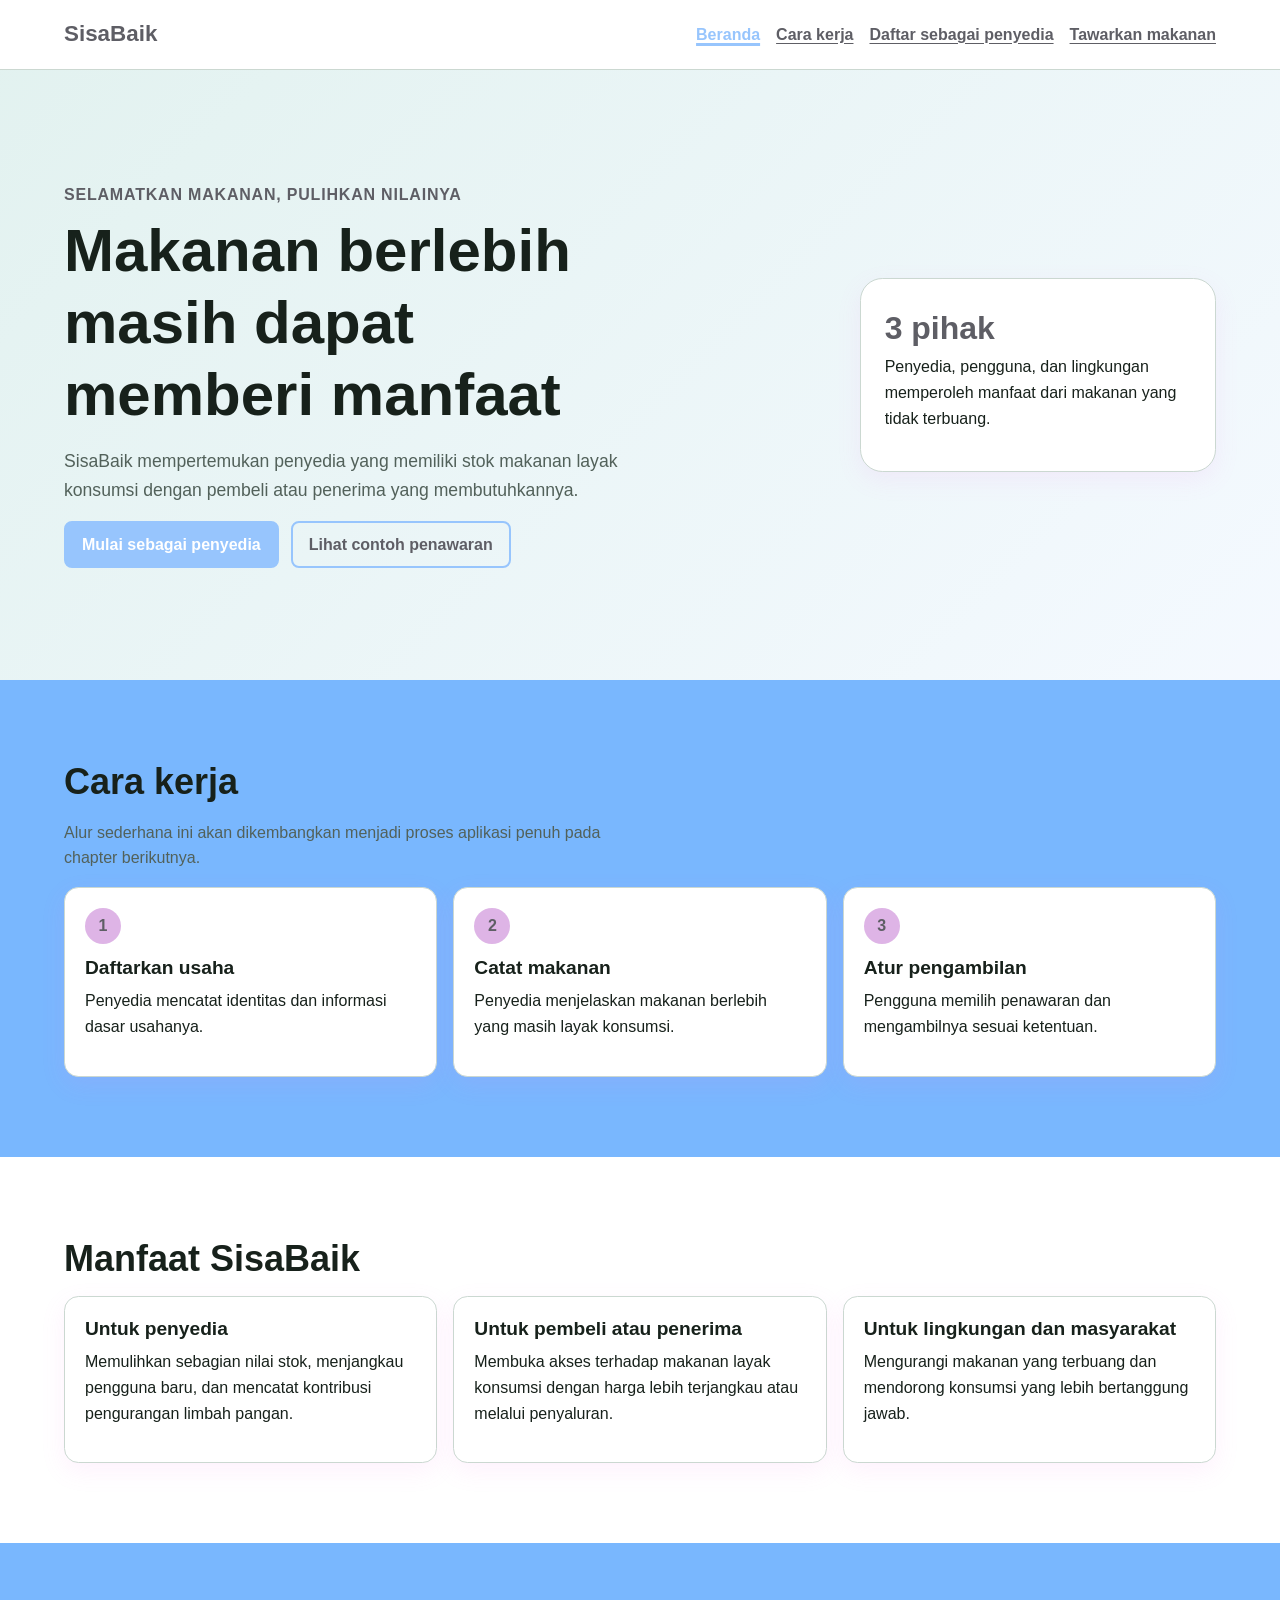
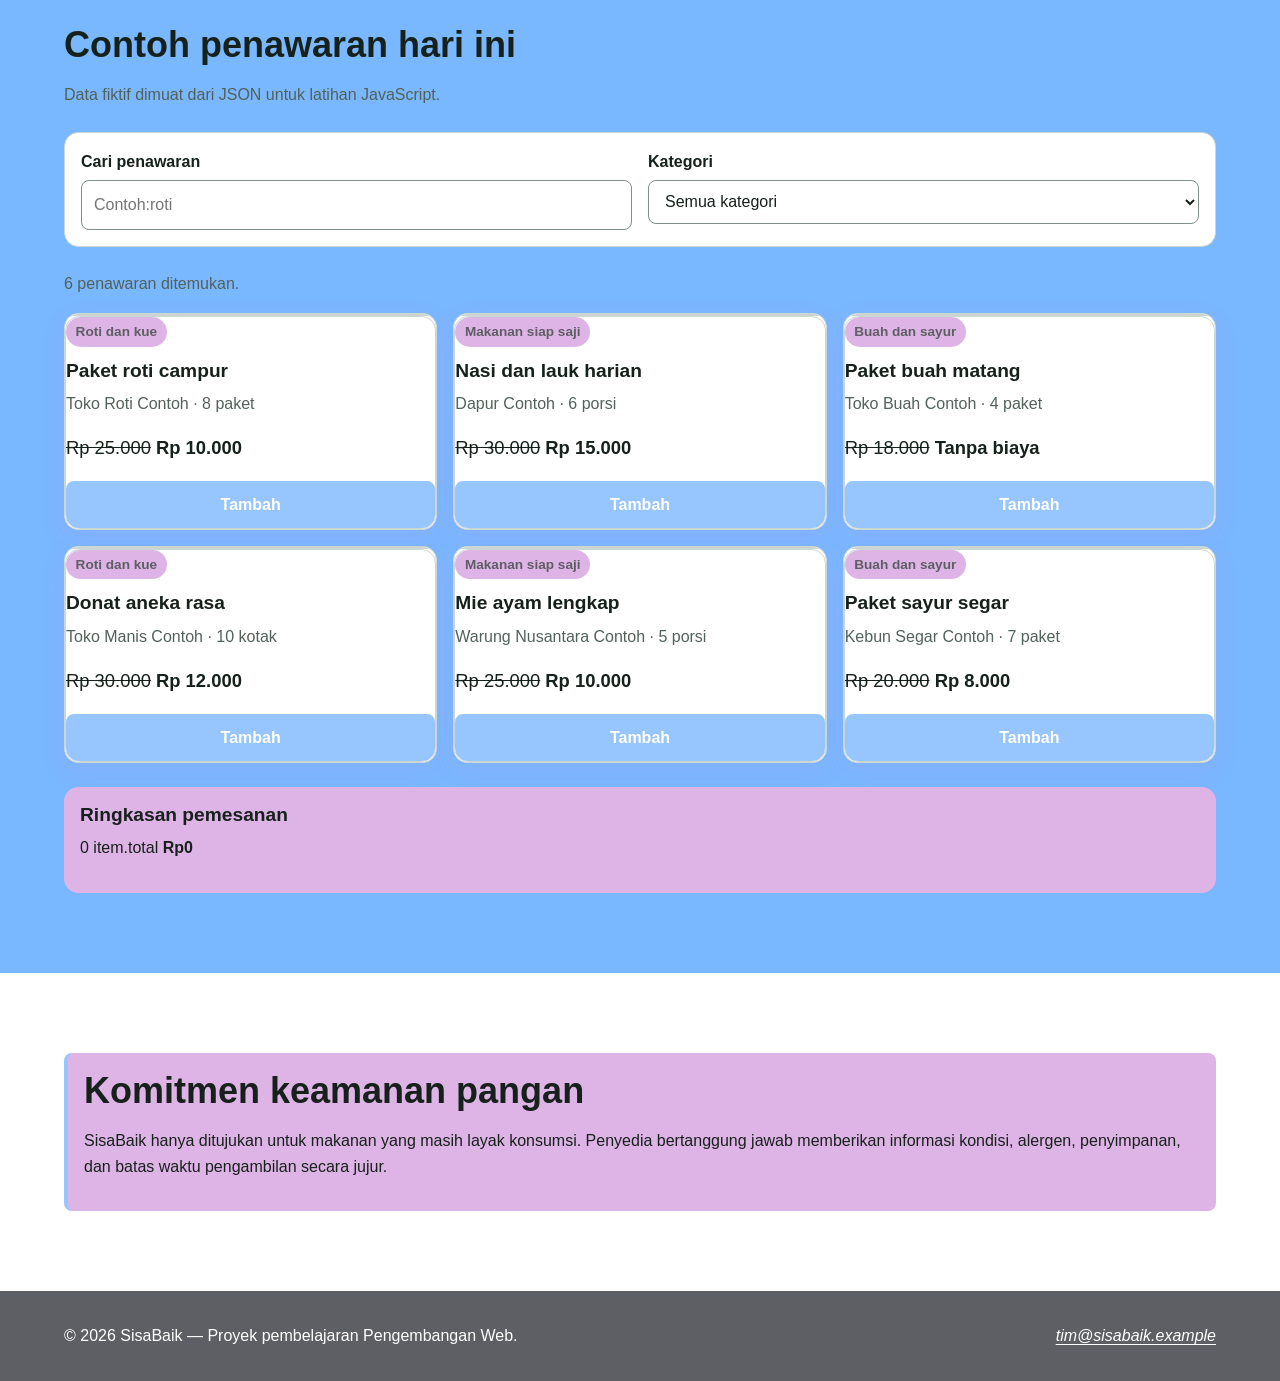
==== commit 876af3f7: "feat: update offer interface" ====
--- a/index.html
+++ b/index.html
@@ -95,7 +95,7 @@
           <form class="filter-panel" id="filter-form" role="search">
             <p>
               <label for="kata-kunci">Cari penawaran</label><br>
-              <input id="kata-kunci" name="kata_kunci" type="search" placehorder="Contoh:roti">
+              <input id="kata-kunci" name="kata_kunci" type="search" placeholder="Contoh:roti">
             </p>
             <p>
               <label for="filter-kategori">Kategori</label><br>
@@ -112,7 +112,10 @@
           <div class="offer-grid" id="daftar-penawaran"></div>
           <aside class="cart-summary" aria-labelledby="judul-ringkasan">
             <h3 id="judul-ringkasan">Ringkasan pemesanan</h3>
-            <p><span id="jumlah-item">0</span> item.total <strong id="total-pesanan">Rp0</strong></p>
+            <p>
+              <span id="jumlah-item">0</span> item.total 
+              <strong id="total-pesanan">Rp0</strong>
+            </p>
           </aside>
         </div>
       </section>
